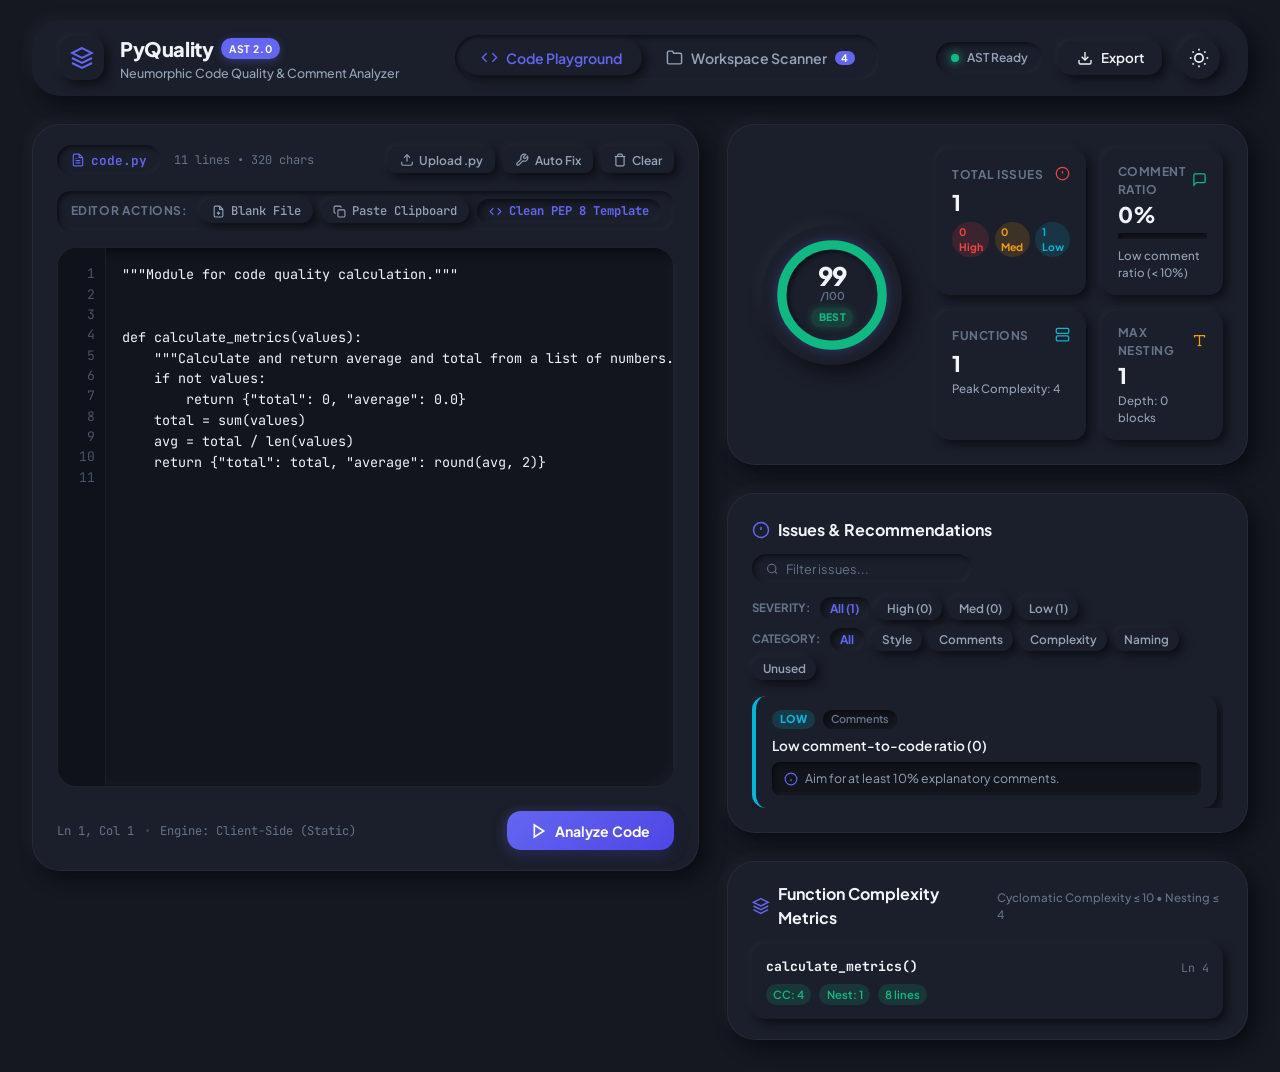
==== web/index.html @ 36bd703d "Add Neumorphic Web Frontend, Auto-Fix engine, package architecture, and GitHub Pages deployment" ====
<!DOCTYPE html>
<html lang="en" data-theme="dark">
<head>
  <meta charset="UTF-8">
  <meta name="viewport" content="width=device-width, initial-scale=1.0">
  <title>PyQuality - Neumorphic Python Code Quality & Comment Analyzer</title>
  <meta name="description" content="A modern Neumorphic static analyzer for Python. Evaluates PEP 8 style, docstrings, cyclomatic complexity, nesting depth, and naming conventions.">
  <link rel="preconnect" href="https://fonts.googleapis.com">
  <link rel="preconnect" href="https://fonts.gstatic.com" crossorigin>
  <link href="https://fonts.googleapis.com/css2?family=Plus+Jakarta+Sans:wght@400;500;600;700;800&family=JetBrains+Mono:wght@400;500;600&display=swap" rel="stylesheet">
  <link rel="stylesheet" href="style.css">
</head>
<body>
  <div class="app-container">
    <!-- Top Header -->
    <header class="app-header">
      <div class="header-brand">
        <div class="logo-convex" id="brandLogo">
          <svg class="brand-icon" viewBox="0 0 24 24" fill="none" stroke="currentColor" stroke-width="2">
            <path d="M12 2L2 7l10 5 10-5-10-5zM2 17l10 5 10-5M2 12l10 5 10-5"/>
          </svg>
        </div>
        <div class="brand-text">
          <h1 class="brand-title">PyQuality <span class="brand-tag">AST 2.0</span></h1>
          <p class="brand-subtitle">Neumorphic Code Quality & Comment Analyzer</p>
        </div>
      </div>

      <!-- Center Mode Switcher Tabs -->
      <nav class="nav-segmented" aria-label="Mode Navigation">
        <button type="button" class="segment-btn active" id="tabEditor" data-target="editorView">
          <svg class="nav-icon" viewBox="0 0 24 24" fill="none" stroke="currentColor" stroke-width="2">
            <polyline points="16 18 22 12 16 6"></polyline>
            <polyline points="8 6 2 12 8 18"></polyline>
          </svg>
          <span>Code Playground</span>
        </button>
        <button type="button" class="segment-btn" id="tabWorkspace" data-target="workspaceView">
          <svg class="nav-icon" viewBox="0 0 24 24" fill="none" stroke="currentColor" stroke-width="2">
            <path d="M22 19a2 2 0 0 1-2 2H4a2 2 0 0 1-2-2V5a2 2 0 0 1 2-2h5l2 3h9a2 2 0 0 1 2 2z"></path>
          </svg>
          <span>Workspace Scanner</span>
          <span class="badge-mini" id="workspaceBadge">4</span>
        </button>
      </nav>

      <!-- Right Header Actions -->
      <div class="header-actions">
        <!-- Live Engine Status Indicator -->
        <div class="status-indicator-pill" title="AST Engine Active">
          <span class="status-dot"></span>
          <span class="status-label">AST Ready</span>
        </div>

        <!-- Export Dropdown Button -->
        <button type="button" class="btn-neu" id="btnOpenExport" title="Export Markdown / JSON Report">
          <svg class="btn-icon" viewBox="0 0 24 24" fill="none" stroke="currentColor" stroke-width="2">
            <path d="M21 15v4a2 2 0 0 1-2 2H5a2 2 0 0 1-2-2v-4"></path>
            <polyline points="7 10 12 15 17 10"></polyline>
            <line x1="12" y1="15" x2="12" y2="3"></line>
          </svg>
          <span>Export</span>
        </button>

        <!-- Theme Toggle Switch -->
        <button type="button" class="theme-toggle-btn" id="btnThemeToggle" title="Toggle Dark/Light Soft UI">
          <div class="theme-icon-container">
            <svg class="icon-sun" viewBox="0 0 24 24" fill="none" stroke="currentColor" stroke-width="2">
              <circle cx="12" cy="12" r="5"></circle>
              <line x1="12" y1="1" x2="12" y2="3"></line>
              <line x1="12" y1="21" x2="12" y2="23"></line>
              <line x1="4.22" y1="4.22" x2="5.64" y2="5.64"></line>
              <line x1="18.36" y1="18.36" x2="19.78" y2="19.78"></line>
              <line x1="1" y1="12" x2="3" y2="12"></line>
              <line x1="21" y1="12" x2="23" y2="12"></line>
              <line x1="4.22" y1="19.78" x2="5.64" y2="18.36"></line>
              <line x1="18.36" y1="5.64" x2="19.78" y2="4.22"></line>
            </svg>
            <svg class="icon-moon" viewBox="0 0 24 24" fill="none" stroke="currentColor" stroke-width="2">
              <path d="M21 12.79A9 9 0 1 1 11.21 3 7 7 0 0 0 21 12.79z"></path>
            </svg>
          </div>
        </button>
      </div>
    </header>

    <!-- Main Content Area -->
    <main class="app-main">

      <!-- ================= MODE 1: CODE PLAYGROUND ================= -->
      <section class="view-panel active" id="editorView">
        <div class="playground-layout">

          <!-- Left Column: Code Editor & Tools -->
          <div class="editor-column">
            <div class="neu-card editor-card">

              <!-- Editor Header / Controls -->
              <div class="editor-card-header">
                <div class="editor-title-group">
                  <div class="file-tag-pill" id="currentFileName">
                    <svg class="file-icon" viewBox="0 0 24 24" fill="none" stroke="currentColor" stroke-width="2">
                      <path d="M14 2H6a2 2 0 0 0-2 2v16a2 2 0 0 0 2 2h12a2 2 0 0 0 2-2V8z"></path>
                      <polyline points="14 2 14 8 20 8"></polyline>
                      <line x1="16" y1="13" x2="8" y2="13"></line>
                      <line x1="16" y1="17" x2="8" y2="17"></line>
                      <polyline points="10 9 9 9 8 9"></polyline>
                    </svg>
                    <span id="activeFileTitle">code.py</span>
                  </div>
                  <span class="char-line-count" id="editorMetrics">0 lines • 0 chars</span>
                </div>

                <div class="editor-header-actions">
                  <input type="file" id="fileInput" accept=".py" style="display: none;">
                  <button type="button" class="btn-neu-small" id="btnUploadFile" title="Upload Python (.py) file">
                    <svg viewBox="0 0 24 24" fill="none" stroke="currentColor" stroke-width="2">
                      <path d="M21 15v4a2 2 0 0 1-2 2H5a2 2 0 0 1-2-2v-4"></path>
                      <polyline points="17 8 12 3 7 8"></polyline>
                      <line x1="12" y1="3" x2="12" y2="15"></line>
                    </svg>
                    <span>Upload .py</span>
                  </button>

                  <button type="button" class="btn-neu-small" id="btnAutoFix" title="Safe auto-fix (trim trailing whitespace)">
                    <svg viewBox="0 0 24 24" fill="none" stroke="currentColor" stroke-width="2">
                      <path d="M14.7 6.3a1 1 0 0 0 0 1.4l1.6 1.6a1 1 0 0 0 1.4 0l3.77-3.77a6 6 0 0 1-7.94 7.94l-6.91 6.91a2.12 2.12 0 0 1-3-3l6.91-6.91a6 6 0 0 1 7.94-7.94l-3.76 3.76z"></path>
                    </svg>
                    <span>Auto Fix</span>
                  </button>

                  <button type="button" class="btn-neu-small" id="btnClearCode" title="Clear Editor">
                    <svg viewBox="0 0 24 24" fill="none" stroke="currentColor" stroke-width="2">
                      <polyline points="3 6 5 6 21 6"></polyline>
                      <path d="M19 6v14a2 2 0 0 1-2 2H7a2 2 0 0 1-2-2V6m3 0V4a2 2 0 0 1 2-2h4a2 2 0 0 1 2 2v2"></path>
                    </svg>
                    <span>Clear</span>
                  </button>
                </div>
              </div>

              <!-- Quick Action Toolbar -->
              <div class="sample-pills-bar">
                <span class="sample-label">Editor Actions:</span>
                <div class="sample-chips-row" id="quickActionsContainer">
                  <button type="button" class="chip-sample" id="btnNewFile" title="Start a blank file">
                    <svg viewBox="0 0 24 24" fill="none" stroke="currentColor" stroke-width="2" style="width:13px; height:13px;"><path d="M14 2H6a2 2 0 0 0-2 2v16a2 2 0 0 0 2 2h12a2 2 0 0 0 2-2V8z"></path><polyline points="14 2 14 8 20 8"></polyline><line x1="12" y1="18" x2="12" y2="12"></line><line x1="9" y1="15" x2="15" y2="15"></line></svg>
                    <span>Blank File</span>
                  </button>
                  <button type="button" class="chip-sample" id="btnPasteClipboard" title="Paste clipboard content">
                    <svg viewBox="0 0 24 24" fill="none" stroke="currentColor" stroke-width="2" style="width:13px; height:13px;"><rect x="9" y="9" width="13" height="13" rx="2" ry="2"></rect><path d="M5 15H4a2 2 0 0 1-2-2V4a2 2 0 0 1 2-2h9a2 2 0 0 1 2 2v1"></path></svg>
                    <span>Paste Clipboard</span>
                  </button>
                  <button type="button" class="chip-sample active" id="btnLoadTemplate" title="Insert Clean PEP 8 Template">
                    <svg viewBox="0 0 24 24" fill="none" stroke="currentColor" stroke-width="2" style="width:13px; height:13px;"><polyline points="16 18 22 12 16 6"></polyline><polyline points="8 6 2 12 8 18"></polyline></svg>
                    <span>Clean PEP 8 Template</span>
                  </button>
                </div>
              </div>

              <!-- Inset Code Editor Area -->
              <div class="editor-inset-container" id="editorContainer">
                <div class="editor-gutter" id="editorGutter">
                  <!-- Generated line numbers -->
                </div>
                <textarea 
                  id="codeEditor" 
                  class="code-textarea" 
                  spellcheck="false" 
                  placeholder="# Paste or write Python code here..."
                ></textarea>
              </div>

              <!-- Editor Footer -->
              <div class="editor-card-footer">
                <div class="footer-stats">
                  <span id="cursorPos">Ln 1, Col 1</span>
                  <span class="divider-dot">•</span>
                  <span id="astSyntaxStatus">AST Syntax: Ready</span>
                </div>

                <button type="button" class="btn-neu-primary" id="btnAnalyze">
                  <svg class="btn-icon" viewBox="0 0 24 24" fill="none" stroke="currentColor" stroke-width="2.5">
                    <polygon points="5 3 19 12 5 21 5 3"></polygon>
                  </svg>
                  <span>Analyze Code</span>
                </button>
              </div>

            </div>
          </div>

          <!-- Right Column: Results & Metrics Dashboard -->
          <div class="dashboard-column">

            <!-- Hero Score & Metrics Card -->
            <div class="neu-card score-hero-card">
              <div class="score-hero-content">

                <!-- Neumorphic Circular Radial Score Gauge -->
                <div class="gauge-wrapper">
                  <div class="radial-gauge-neu">
                    <svg class="gauge-svg" viewBox="0 0 140 140">
                      <!-- Recessed Background Track -->
                      <circle class="gauge-track" cx="70" cy="70" r="54"></circle>
                      <!-- Dynamic Animated Glow Meter -->
                      <circle class="gauge-fill" id="gaugeProgress" cx="70" cy="70" r="54" stroke-dasharray="339.29" stroke-dashoffset="0"></circle>
                    </svg>
                    <div class="gauge-center-content">
                      <span class="gauge-score-value" id="scoreDisplay">100</span>
                      <span class="gauge-score-max">/100</span>
                      <div class="gauge-grade-badge grade-best" id="gradeBadge">Best</div>
                    </div>
                  </div>
                </div>

                <!-- Right Side Summary Statistics -->
                <div class="summary-stats-grid">
                  <div class="stat-tile-neu">
                    <div class="stat-tile-header">
                      <span class="stat-label">Total Issues</span>
                      <span class="stat-icon-wrap" style="color: var(--accent-coral);">
                        <svg viewBox="0 0 24 24" fill="none" stroke="currentColor" stroke-width="2">
                          <circle cx="12" cy="12" r="10"></circle>
                          <line x1="12" y1="8" x2="12" y2="12"></line>
                          <line x1="12" y1="16" x2="12.01" y2="16"></line>
                        </svg>
                      </span>
                    </div>
                    <div class="stat-number" id="statTotalIssues">0</div>
                    <div class="stat-subtags">
                      <span class="tag-sev-high" id="tagHighCount">0 High</span>
                      <span class="tag-sev-med" id="tagMedCount">0 Med</span>
                      <span class="tag-sev-low" id="tagLowCount">0 Low</span>
                    </div>
                  </div>

                  <div class="stat-tile-neu">
                    <div class="stat-tile-header">
                      <span class="stat-label">Comment Ratio</span>
                      <span class="stat-icon-wrap" style="color: var(--accent-emerald);">
                        <svg viewBox="0 0 24 24" fill="none" stroke="currentColor" stroke-width="2">
                          <path d="M21 15a2 2 0 0 1-2 2H7l-4 4V5a2 2 0 0 1 2-2h14a2 2 0 0 1 2 2z"></path>
                        </svg>
                      </span>
                    </div>
                    <div class="stat-number" id="statCommentRatio">0%</div>
                    <div class="ratio-progress-bar">
                      <div class="ratio-progress-fill" id="ratioFill" style="width: 0%;"></div>
                    </div>
                    <div class="stat-subtext" id="statCommentHealth">Ready for analysis</div>
                  </div>

                  <div class="stat-tile-neu">
                    <div class="stat-tile-header">
                      <span class="stat-label">Functions</span>
                      <span class="stat-icon-wrap" style="color: var(--accent-cyan);">
                        <svg viewBox="0 0 24 24" fill="none" stroke="currentColor" stroke-width="2">
                          <rect x="2" y="2" width="20" height="8" rx="2" ry="2"></rect>
                          <rect x="2" y="14" width="20" height="8" rx="2" ry="2"></rect>
                          <line x1="6" y1="6" x2="6.01" y2="6"></line>
                          <line x1="6" y1="18" x2="6.01" y2="18"></line>
                        </svg>
                      </span>
                    </div>
                    <div class="stat-number" id="statFuncCount">0</div>
                    <div class="stat-subtext" id="statMaxComplexity">Peak Complexity: 0</div>
                  </div>

                  <div class="stat-tile-neu">
                    <div class="stat-tile-header">
                      <span class="stat-label">Max Nesting</span>
                      <span class="stat-icon-wrap" style="color: var(--accent-amber);">
                        <svg viewBox="0 0 24 24" fill="none" stroke="currentColor" stroke-width="2">
                          <polyline points="4 7 4 4 20 4 20 7"></polyline>
                          <line x1="9" y1="20" x2="15" y2="20"></line>
                          <line x1="12" y1="4" x2="12" y2="20"></line>
                        </svg>
                      </span>
                    </div>
                    <div class="stat-number" id="statMaxNesting">0</div>
                    <div class="stat-subtext">Depth: 0 blocks</div>
                  </div>
                </div>

              </div>
            </div>

            <!-- Issues Explorer Card -->
            <div class="neu-card issues-card">
              <div class="issues-card-header">
                <div class="issues-title-row">
                  <h3 class="section-title">
                    <svg viewBox="0 0 24 24" fill="none" stroke="currentColor" stroke-width="2">
                      <circle cx="12" cy="12" r="10"></circle>
                      <line x1="12" y1="8" x2="12" y2="12"></line>
                      <line x1="12" y1="16" x2="12.01" y2="16"></line>
                    </svg>
                    <span>Issues & Recommendations</span>
                  </h3>
                  <div class="search-neu-inset">
                    <svg viewBox="0 0 24 24" fill="none" stroke="currentColor" stroke-width="2">
                      <circle cx="11" cy="11" r="8"></circle>
                      <line x1="21" y1="21" x2="16.65" y2="16.65"></line>
                    </svg>
                    <input type="text" id="searchIssues" placeholder="Filter issues...">
                  </div>
                </div>

                <!-- Filter Chips Bar -->
                <div class="filter-chips-row">
                  <div class="filter-group">
                    <span class="filter-label">Severity:</span>
                    <button type="button" class="filter-pill active" data-sev="ALL">All (<span id="countAll">0</span>)</button>
                    <button type="button" class="filter-pill" data-sev="High">High (<span id="countHigh">0</span>)</button>
                    <button type="button" class="filter-pill" data-sev="Medium">Med (<span id="countMed">0</span>)</button>
                    <button type="button" class="filter-pill" data-sev="Low">Low (<span id="countLow">0</span>)</button>
                  </div>

                  <div class="filter-group">
                    <span class="filter-label">Category:</span>
                    <button type="button" class="filter-pill-cat active" data-cat="ALL">All</button>
                    <button type="button" class="filter-pill-cat" data-cat="Style">Style</button>
                    <button type="button" class="filter-pill-cat" data-cat="Comments">Comments</button>
                    <button type="button" class="filter-pill-cat" data-cat="Complexity">Complexity</button>
                    <button type="button" class="filter-pill-cat" data-cat="Naming">Naming</button>
                    <button type="button" class="filter-pill-cat" data-cat="Unused Code">Unused</button>
                  </div>
                </div>
              </div>

              <!-- Issue List Container -->
              <div class="issues-list-scrollable" id="issuesListContainer">
                <!-- Dynamically rendered issue cards -->
              </div>
            </div>

            <!-- Function Complexity Breakdown Card -->
            <div class="neu-card complexity-card">
              <div class="complexity-header">
                <h3 class="section-title">
                  <svg viewBox="0 0 24 24" fill="none" stroke="currentColor" stroke-width="2">
                    <polygon points="12 2 2 7 12 12 22 7 12 2"></polygon>
                    <polyline points="2 17 12 22 22 17"></polyline>
                    <polyline points="2 12 12 17 22 12"></polyline>
                  </svg>
                  <span>Function Complexity Metrics</span>
                </h3>
                <span class="complexity-helper-text">Cyclomatic Complexity ≤ 10 • Nesting ≤ 4</span>
              </div>
              <div class="complexity-table-wrapper" id="complexityContainer">
                <!-- Rendered function metrics -->
              </div>
            </div>

          </div>

        </div>
      </section>


      <!-- ================= MODE 2: WORKSPACE & BATCH SCANNER ================= -->
      <section class="view-panel" id="workspaceView">
        <div class="workspace-layout">

          <!-- Workspace Top Controls -->
          <div class="neu-card workspace-controls-card">
            <div class="workspace-header-row">
              <div>
                <h2 class="workspace-title">Workspace & Directory Analysis</h2>
                <p class="workspace-sub">Scan the project repository or upload custom Python files simultaneously.</p>
              </div>

              <div class="workspace-action-buttons">
                <button type="button" class="btn-neu" id="btnScanWorkspace">
                  <svg viewBox="0 0 24 24" fill="none" stroke="currentColor" stroke-width="2">
                    <polyline points="23 4 23 10 17 10"></polyline>
                    <polyline points="1 20 1 14 7 14"></polyline>
                    <path d="M3.51 9a9 9 0 0 1 14.85-3.36L23 10M1 14l4.64 4.36A9 9 0 0 0 20.49 15"></path>
                  </svg>
                  <span>Scan Project (.py)</span>
                </button>

                <input type="file" id="batchUploadInput" accept=".py" multiple style="display: none;">
                <button type="button" class="btn-neu-primary" id="btnUploadBatch">
                  <svg viewBox="0 0 24 24" fill="none" stroke="currentColor" stroke-width="2">
                    <path d="M21 15v4a2 2 0 0 1-2 2H5a2 2 0 0 1-2-2v-4"></path>
                    <polyline points="17 8 12 3 7 8"></polyline>
                    <line x1="12" y1="3" x2="12" y2="15"></line>
                  </svg>
                  <span>Upload Files / Batch</span>
                </button>
              </div>
            </div>

            <!-- Workspace Overall Summary Banner -->
            <div class="workspace-summary-banner" id="workspaceSummaryBanner">
              <div class="ws-summary-metric">
                <span class="ws-label">Files Analyzed</span>
                <span class="ws-val" id="wsTotalFiles">0</span>
              </div>
              <div class="ws-summary-metric">
                <span class="ws-label">Average Score</span>
                <span class="ws-val text-accent-indigo" id="wsAvgScore">--</span>
              </div>
              <div class="ws-summary-metric">
                <span class="ws-label">Overall Grade</span>
                <span class="ws-val grade-badge-pill" id="wsOverallGrade">Ready</span>
              </div>
              <div class="ws-summary-metric">
                <span class="ws-label">Total Issues</span>
                <span class="ws-val text-accent-coral" id="wsTotalIssues">0</span>
              </div>
            </div>
          </div>

          <!-- File Cards Grid -->
          <div class="workspace-grid" id="workspaceGrid">
            <!-- Dynamically populated files -->
          </div>

        </div>
      </section>

    </main>

    <!-- Export Modal -->
    <div class="neu-modal-backdrop" id="exportModal">
      <div class="neu-card neu-modal">
        <div class="modal-header">
          <h3 class="modal-title">Export Code Quality Report</h3>
          <button type="button" class="btn-icon-close" id="btnCloseExport">✕</button>
        </div>
        <p class="modal-sub">Generate formatted documentation for CI/CD, Git pull requests, or code reviews.</p>

        <div class="modal-body">
          <div class="modal-tabs">
            <button type="button" class="modal-tab-btn active" id="modalTabMarkdown">Markdown Report</button>
            <button type="button" class="modal-tab-btn" id="modalTabJson">JSON Data</button>
          </div>
          <div class="modal-inset-preview">
            <pre><code id="exportPreviewCode">Generating report...</code></pre>
          </div>
        </div>

        <div class="modal-footer">
          <button type="button" class="btn-neu" id="btnCopyExport">
            <svg viewBox="0 0 24 24" fill="none" stroke="currentColor" stroke-width="2">
              <rect x="9" y="9" width="13" height="13" rx="2" ry="2"></rect>
              <path d="M5 15H4a2 2 0 0 1-2-2V4a2 2 0 0 1 2-2h9a2 2 0 0 1 2 2v1"></path>
            </svg>
            <span>Copy to Clipboard</span>
          </button>
          <button type="button" class="btn-neu-primary" id="btnDownloadExport">
            <svg viewBox="0 0 24 24" fill="none" stroke="currentColor" stroke-width="2">
              <path d="M21 15v4a2 2 0 0 1-2 2H5a2 2 0 0 1-2-2v-4"></path>
              <polyline points="7 10 12 15 17 10"></polyline>
              <line x1="12" y1="15" x2="12" y2="3"></line>
            </svg>
            <span>Download Report (.md)</span>
          </button>
        </div>
      </div>
    <!-- Auto-Fix Summary Modal -->
    <div class="neu-modal-backdrop" id="autoFixModal">
      <div class="neu-card neu-modal">
        <div class="modal-header">
          <h3 class="modal-title">
            <svg viewBox="0 0 24 24" fill="none" stroke="currentColor" stroke-width="2" style="width: 20px; height: 20px; color: var(--accent-emerald); vertical-align: middle; margin-right: 6px;">
              <path d="M14.7 6.3a1 1 0 0 0 0 1.4l1.6 1.6a1 1 0 0 0 1.4 0l3.77-3.77a6 6 0 0 1-7.94 7.94l-6.91 6.91a2.12 2.12 0 0 1-3-3l6.91-6.91a6 6 0 0 1 7.94-7.94l-3.76 3.76z"></path>
            </svg>
            Automated Code Fix Summary
          </h3>
          <button type="button" class="btn-icon-close" id="btnCloseAutoFix">✕</button>
        </div>

        <div class="autofix-score-banner" id="autoFixScoreBanner">
          <div class="score-pill-before" id="fixScoreBefore">Before: --</div>
          <svg viewBox="0 0 24 24" fill="none" stroke="currentColor" stroke-width="2.5" style="width: 18px; height: 18px; color: var(--accent-primary);">
            <line x1="5" y1="12" x2="19" y2="12"></line>
            <polyline points="12 5 19 12 12 19"></polyline>
          </svg>
          <div class="score-pill-after" id="fixScoreAfter">After: --</div>
        </div>

        <p class="modal-sub" id="autoFixSummaryText">The automated engine corrected styling, semicolon statements, spacing, and unused imports.</p>

        <div class="modal-body">
          <div class="autofix-fixes-list" id="autoFixList">
            <!-- Dynamically populated fixes with checkmarks -->
          </div>
        </div>

        <div class="modal-footer">
          <button type="button" class="btn-neu-primary" id="btnAcceptAutoFix">
            <span>Keep Changes & Continue</span>
          </button>
        </div>
      </div>
    </div>

    <!-- Notification Toast -->
    <div class="toast-notification" id="toast">
      <span class="toast-dot"></span>
      <span class="toast-message" id="toastMsg">Action completed successfully</span>
    </div>

  </div>

  <script src="app.js"></script>
</body>
</html>
---- web/style.css ----
/* ==========================================================================
   PyQuality - Neumorphic Design System & Aesthetics
   Soft UI Surfaces, Dual-light Shadows, Tactile Controls, and Modern Typography
   ========================================================================== */

/* --- Custom CSS Variables & Themes --- */
:root {
  /* Common Accents */
  --accent-primary: #6366f1;
  --accent-primary-hover: #4f46e5;
  --accent-primary-glow: rgba(99, 102, 241, 0.35);
  
  --accent-emerald: #10b981;
  --accent-emerald-glow: rgba(16, 185, 129, 0.3);
  --accent-amber: #f59e0b;
  --accent-amber-glow: rgba(245, 158, 11, 0.3);
  --accent-coral: #ef4444;
  --accent-coral-glow: rgba(239, 68, 68, 0.3);
  --accent-cyan: #06b6d4;
  --accent-indigo: #818cf8;

  --font-sans: 'Plus Jakarta Sans', -apple-system, BlinkMacSystemFont, 'Segoe UI', Roboto, sans-serif;
  --font-mono: 'JetBrains Mono', 'Fira Code', Menlo, Monaco, Consolas, monospace;

  --radius-sm: 8px;
  --radius-md: 14px;
  --radius-lg: 20px;
  --radius-xl: 28px;
  --radius-pill: 9999px;

  --transition-fast: 0.15s cubic-bezier(0.4, 0, 0.2, 1);
  --transition-smooth: 0.25s cubic-bezier(0.4, 0, 0.2, 1);
}

/* --- Dark Mode (Obsidian Soft UI) --- */
html[data-theme="dark"] {
  --bg-page: #151821;
  --surface-base: #1b1f2b;
  --surface-raised: #1f2432;
  --surface-inset: #12141c;
  
  /* Neumorphic Shadow Calculations for Dark */
  --shadow-light: rgba(255, 255, 255, 0.04);
  --shadow-dark: rgba(5, 7, 11, 0.7);

  --neu-convex: -6px -6px 14px var(--shadow-light), 7px 7px 18px var(--shadow-dark);
  --neu-convex-sm: -3px -3px 8px var(--shadow-light), 4px 4px 10px var(--shadow-dark);
  --neu-convex-hover: -8px -8px 18px rgba(255, 255, 255, 0.06), 9px 9px 22px rgba(5, 7, 11, 0.85);
  
  --neu-inset: inset 4px 4px 10px var(--shadow-dark), inset -4px -4px 8px var(--shadow-light);
  --neu-inset-sm: inset 2px 2px 5px var(--shadow-dark), inset -2px -2px 5px var(--shadow-light);
  --neu-pressed: inset 3px 3px 7px var(--shadow-dark), inset -2px -2px 5px var(--shadow-light);

  --border-subtle: rgba(255, 255, 255, 0.05);

  --text-main: #f1f5f9;
  --text-muted: #94a3b8;
  --text-dim: #64748b;

  --editor-bg: #12151e;
  --editor-gutter-bg: #0f121a;
  --editor-line-num: #475569;
}

/* --- Light Mode (Alabaster Soft UI) --- */
html[data-theme="light"] {
  --bg-page: #e6ecf5;
  --surface-base: #e6ecf5;
  --surface-raised: #e9eff8;
  --surface-inset: #d9e1ee;

  /* Neumorphic Shadow Calculations for Light */
  --shadow-light: rgba(255, 255, 255, 0.95);
  --shadow-dark: rgba(163, 177, 198, 0.65);

  --neu-convex: -7px -7px 16px var(--shadow-light), 8px 8px 18px var(--shadow-dark);
  --neu-convex-sm: -4px -4px 9px var(--shadow-light), 4px 4px 10px var(--shadow-dark);
  --neu-convex-hover: -9px -9px 20px var(--shadow-light), 10px 10px 22px var(--shadow-dark);

  --neu-inset: inset 4px 4px 9px var(--shadow-dark), inset -4px -4px 9px var(--shadow-light);
  --neu-inset-sm: inset 2px 2px 5px var(--shadow-dark), inset -2px -2px 5px var(--shadow-light);
  --neu-pressed: inset 4px 4px 8px var(--shadow-dark), inset -3px -3px 6px var(--shadow-light);

  --border-subtle: rgba(255, 255, 255, 0.4);

  --text-main: #1e293b;
  --text-muted: #475569;
  --text-dim: #64748b;

  --editor-bg: #dfe6f2;
  --editor-gutter-bg: #d4deec;
  --editor-line-num: #64748b;
}

/* --- Base Reset & Typography --- */
* {
  box-sizing: border-box;
  margin: 0;
  padding: 0;
  transition: background-color var(--transition-smooth), color var(--transition-smooth);
}

body {
  font-family: var(--font-sans);
  background-color: var(--bg-page);
  color: var(--text-main);
  min-height: 100vh;
  line-height: 1.5;
  overflow-x: hidden;
  -webkit-font-smoothing: antialiased;
}

button {
  font-family: inherit;
  cursor: pointer;
  border: none;
  background: transparent;
  outline: none;
  user-select: none;
}

textarea, input {
  font-family: inherit;
  outline: none;
  border: none;
}

/* --- Main Layout Container --- */
.app-container {
  display: flex;
  flex-direction: column;
  min-height: 100vh;
  padding: 1.25rem 2rem 2rem;
  max-width: 1720px;
  margin: 0 auto;
}

/* ==========================================================================
   Header Component
   ========================================================================== */
.app-header {
  display: flex;
  align-items: center;
  justify-content: space-between;
  padding: 0.85rem 1.75rem;
  background-color: var(--surface-base);
  border-radius: var(--radius-xl);
  box-shadow: var(--neu-convex);
  margin-bottom: 1.75rem;
  position: relative;
  z-index: 10;
}

.header-brand {
  display: flex;
  align-items: center;
  gap: 1rem;
}

.logo-convex {
  width: 44px;
  height: 44px;
  border-radius: var(--radius-md);
  background: var(--surface-base);
  box-shadow: var(--neu-convex-sm);
  display: flex;
  align-items: center;
  justify-content: center;
  color: var(--accent-primary);
}

.brand-icon {
  width: 24px;
  height: 24px;
}

.brand-title {
  font-size: 1.25rem;
  font-weight: 800;
  letter-spacing: -0.02em;
  color: var(--text-main);
  display: flex;
  align-items: center;
  gap: 0.5rem;
}

.brand-tag {
  font-size: 0.65rem;
  font-weight: 700;
  padding: 0.15rem 0.5rem;
  border-radius: var(--radius-pill);
  background: var(--accent-primary);
  color: #fff;
  letter-spacing: 0.05em;
  box-shadow: 0 2px 8px var(--accent-primary-glow);
}

.brand-subtitle {
  font-size: 0.78rem;
  color: var(--text-muted);
  font-weight: 500;
}

/* Nav Segmented Pill Controls */
.nav-segmented {
  display: flex;
  background: var(--surface-base);
  box-shadow: var(--neu-inset-sm);
  padding: 0.35rem;
  border-radius: var(--radius-pill);
  gap: 0.25rem;
}

.segment-btn {
  display: flex;
  align-items: center;
  gap: 0.5rem;
  padding: 0.5rem 1.25rem;
  border-radius: var(--radius-pill);
  font-size: 0.88rem;
  font-weight: 600;
  color: var(--text-muted);
  transition: all var(--transition-fast);
}

.segment-btn:hover {
  color: var(--text-main);
}

.segment-btn.active {
  background: var(--surface-base);
  color: var(--accent-primary);
  box-shadow: var(--neu-convex-sm);
}

.nav-icon {
  width: 17px;
  height: 17px;
}

.badge-mini {
  background: var(--accent-primary);
  color: #fff;
  font-size: 0.65rem;
  padding: 0.05rem 0.4rem;
  border-radius: var(--radius-pill);
  font-weight: 700;
}

/* Header Actions */
.header-actions {
  display: flex;
  align-items: center;
  gap: 1rem;
}

.status-indicator-pill {
  display: flex;
  align-items: center;
  gap: 0.5rem;
  padding: 0.45rem 0.9rem;
  background: var(--surface-base);
  box-shadow: var(--neu-inset-sm);
  border-radius: var(--radius-pill);
  font-size: 0.75rem;
  font-weight: 600;
  color: var(--text-muted);
}

.status-dot {
  width: 8px;
  height: 8px;
  border-radius: 50%;
  background: var(--accent-emerald);
  box-shadow: 0 0 8px var(--accent-emerald);
  animation: pulse-glow 2s infinite ease-in-out;
}

@keyframes pulse-glow {
  0%, 100% { opacity: 1; transform: scale(1); }
  50% { opacity: 0.55; transform: scale(0.9); }
}

/* Neumorphic Buttons */
.btn-neu {
  display: inline-flex;
  align-items: center;
  gap: 0.5rem;
  padding: 0.55rem 1.15rem;
  background: var(--surface-base);
  box-shadow: var(--neu-convex-sm);
  border-radius: var(--radius-md);
  font-size: 0.84rem;
  font-weight: 600;
  color: var(--text-main);
  transition: all var(--transition-fast);
}

.btn-neu:hover {
  box-shadow: var(--neu-convex-hover);
  color: var(--accent-primary);
}

.btn-neu:active {
  box-shadow: var(--neu-pressed);
  transform: translateY(1px);
}

.btn-neu-small {
  display: inline-flex;
  align-items: center;
  gap: 0.35rem;
  padding: 0.35rem 0.75rem;
  background: var(--surface-base);
  box-shadow: var(--neu-convex-sm);
  border-radius: var(--radius-sm);
  font-size: 0.75rem;
  font-weight: 600;
  color: var(--text-muted);
  transition: all var(--transition-fast);
}

.btn-neu-small:hover {
  color: var(--text-main);
  box-shadow: var(--neu-convex);
}

.btn-neu-small:active {
  box-shadow: var(--neu-pressed);
}

.btn-neu-small svg {
  width: 14px;
  height: 14px;
}

.btn-neu-primary {
  display: inline-flex;
  align-items: center;
  gap: 0.55rem;
  padding: 0.65rem 1.5rem;
  background: linear-gradient(135deg, var(--accent-primary), var(--accent-primary-hover));
  box-shadow: 0 4px 14px var(--accent-primary-glow), var(--neu-convex-sm);
  border-radius: var(--radius-md);
  font-size: 0.88rem;
  font-weight: 700;
  color: #fff;
  transition: all var(--transition-fast);
}

.btn-neu-primary:hover {
  filter: brightness(1.08);
  box-shadow: 0 6px 20px var(--accent-primary-glow);
  transform: translateY(-1px);
}

.btn-neu-primary:active {
  transform: translateY(1px);
  filter: brightness(0.95);
}

.btn-icon {
  width: 16px;
  height: 16px;
}

/* Theme Toggle Button */
.theme-toggle-btn {
  width: 42px;
  height: 42px;
  border-radius: var(--radius-pill);
  background: var(--surface-base);
  box-shadow: var(--neu-convex-sm);
  display: flex;
  align-items: center;
  justify-content: center;
  color: var(--text-main);
  transition: all var(--transition-fast);
}

.theme-toggle-btn:hover {
  box-shadow: var(--neu-convex-hover);
  color: var(--accent-primary);
}

.theme-toggle-btn:active {
  box-shadow: var(--neu-pressed);
}

.theme-icon-container {
  width: 20px;
  height: 20px;
  position: relative;
}

.icon-sun, .icon-moon {
  width: 20px;
  height: 20px;
  position: absolute;
  top: 0;
  left: 0;
  transition: all var(--transition-smooth);
}

html[data-theme="dark"] .icon-sun {
  opacity: 1;
  transform: rotate(0) scale(1);
}
html[data-theme="dark"] .icon-moon {
  opacity: 0;
  transform: rotate(90deg) scale(0.4);
}

html[data-theme="light"] .icon-sun {
  opacity: 0;
  transform: rotate(-90deg) scale(0.4);
}
html[data-theme="light"] .icon-moon {
  opacity: 1;
  transform: rotate(0) scale(1);
}

/* ==========================================================================
   Neumorphic Cards & Surface Primitives
   ========================================================================== */
.neu-card {
  background: var(--surface-base);
  border-radius: var(--radius-xl);
  box-shadow: var(--neu-convex);
  padding: 1.5rem;
  border: 1px solid var(--border-subtle);
  position: relative;
}

/* View Panels Navigation Toggle */
.view-panel {
  display: none;
  animation: fadeIn 0.25s ease-in-out;
}

.view-panel.active {
  display: block;
}

@keyframes fadeIn {
  from { opacity: 0; transform: translateY(6px); }
  to { opacity: 1; transform: translateY(0); }
}

/* ==========================================================================
   Playground Layout (2 Columns: Editor & Results)
   ========================================================================== */
.playground-layout {
  display: grid;
  grid-template-columns: 1.05fr 1fr;
  gap: 1.75rem;
  align-items: start;
}

@media (max-width: 1200px) {
  .playground-layout {
    grid-template-columns: 1fr;
  }
}

/* --- Editor Column --- */
.editor-card {
  display: flex;
  flex-direction: column;
  gap: 1rem;
  padding: 1.25rem 1.5rem;
}

.editor-card-header {
  display: flex;
  align-items: center;
  justify-content: space-between;
  flex-wrap: wrap;
  gap: 0.75rem;
}

.editor-title-group {
  display: flex;
  align-items: center;
  gap: 0.85rem;
}

.file-tag-pill {
  display: flex;
  align-items: center;
  gap: 0.4rem;
  padding: 0.35rem 0.85rem;
  background: var(--surface-base);
  box-shadow: var(--neu-inset-sm);
  border-radius: var(--radius-pill);
  font-family: var(--font-mono);
  font-size: 0.8rem;
  font-weight: 600;
  color: var(--accent-primary);
}

.file-icon {
  width: 14px;
  height: 14px;
}

.char-line-count {
  font-size: 0.75rem;
  color: var(--text-dim);
  font-family: var(--font-mono);
}

.editor-header-actions {
  display: flex;
  align-items: center;
  gap: 0.5rem;
}

/* Sample Presets Chips Row */
.sample-pills-bar {
  display: flex;
  align-items: center;
  gap: 0.75rem;
  padding: 0.5rem 0.85rem;
  background: var(--surface-base);
  box-shadow: var(--neu-inset-sm);
  border-radius: var(--radius-md);
  overflow-x: auto;
}

.sample-label {
  font-size: 0.75rem;
  font-weight: 700;
  color: var(--text-dim);
  text-transform: uppercase;
  letter-spacing: 0.05em;
  white-space: nowrap;
}

.sample-chips-row {
  display: flex;
  align-items: center;
  gap: 0.5rem;
  flex-wrap: nowrap;
}

.chip-sample {
  display: inline-flex;
  align-items: center;
  gap: 0.4rem;
  padding: 0.25rem 0.75rem;
  background: var(--surface-base);
  box-shadow: var(--neu-convex-sm);
  border-radius: var(--radius-pill);
  font-size: 0.76rem;
  font-family: var(--font-mono);
  font-weight: 500;
  color: var(--text-muted);
  white-space: nowrap;
  transition: all var(--transition-fast);
}

.chip-sample:hover {
  color: var(--text-main);
  box-shadow: var(--neu-convex);
}

.chip-sample.active {
  box-shadow: var(--neu-pressed);
  color: var(--accent-primary);
  font-weight: 700;
}

.chip-status-bad {
  width: 6px;
  height: 6px;
  border-radius: 50%;
  background: var(--accent-coral);
}
.chip-status-good {
  width: 6px;
  height: 6px;
  border-radius: 50%;
  background: var(--accent-emerald);
}
.chip-status-warn {
  width: 6px;
  height: 6px;
  border-radius: 50%;
  background: var(--accent-amber);
}

/* Inset Code Editor Area */
.editor-inset-container {
  display: flex;
  background: var(--editor-bg);
  box-shadow: var(--neu-inset);
  border-radius: var(--radius-lg);
  overflow: hidden;
  position: relative;
  min-height: 540px;
  max-height: 700px;
  border: 1px solid var(--border-subtle);
}

.editor-gutter {
  width: 48px;
  background: var(--editor-gutter-bg);
  padding: 1rem 0;
  text-align: right;
  font-family: var(--font-mono);
  font-size: 0.82rem;
  line-height: 1.55;
  color: var(--editor-line-num);
  user-select: none;
  border-right: 1px solid var(--border-subtle);
  overflow: hidden;
}

.gutter-line {
  padding-right: 0.65rem;
  height: 1.55em;
  display: flex;
  align-items: center;
  justify-content: flex-end;
  position: relative;
}

.gutter-line.highlight-issue {
  background: rgba(239, 68, 68, 0.18);
  color: var(--accent-coral);
  font-weight: 700;
}

.gutter-line.highlight-active {
  background: rgba(99, 102, 241, 0.25);
  color: var(--accent-indigo);
  font-weight: 700;
}

.code-textarea {
  flex: 1;
  background: transparent;
  color: var(--text-main);
  padding: 1rem;
  font-family: var(--font-mono);
  font-size: 0.84rem;
  line-height: 1.55;
  resize: none;
  white-space: pre;
  tab-size: 4;
  overflow-y: scroll;
  overflow-x: auto;
}

.editor-card-footer {
  display: flex;
  align-items: center;
  justify-content: space-between;
  padding-top: 0.5rem;
}

.footer-stats {
  display: flex;
  align-items: center;
  gap: 0.6rem;
  font-size: 0.76rem;
  color: var(--text-dim);
  font-family: var(--font-mono);
}

.divider-dot {
  opacity: 0.4;
}

/* ==========================================================================
   Dashboard Column (Score Hero + Metrics + Issues)
   ========================================================================== */
.dashboard-column {
  display: flex;
  flex-direction: column;
  gap: 1.75rem;
}

/* --- Hero Score Card --- */
.score-hero-card {
  padding: 1.5rem;
}

.score-hero-content {
  display: grid;
  grid-template-columns: 160px 1fr;
  gap: 1.5rem;
  align-items: center;
}

@media (max-width: 640px) {
  .score-hero-content {
    grid-template-columns: 1fr;
    justify-items: center;
    text-align: center;
  }
}

/* Radial Gauge Neumorphic Dial */
.gauge-wrapper {
  display: flex;
  align-items: center;
  justify-content: center;
}

.radial-gauge-neu {
  width: 140px;
  height: 140px;
  border-radius: 50%;
  background: var(--surface-base);
  box-shadow: var(--neu-convex);
  position: relative;
  display: flex;
  align-items: center;
  justify-content: center;
}

.gauge-svg {
  width: 130px;
  height: 130px;
  transform: rotate(-90deg);
}

.gauge-track {
  fill: none;
  stroke: var(--surface-inset);
  stroke-width: 10;
}

.gauge-fill {
  fill: none;
  stroke: var(--accent-primary);
  stroke-width: 10;
  stroke-linecap: round;
  transition: stroke-dashoffset 0.8s cubic-bezier(0.34, 1.56, 0.64, 1), stroke 0.3s;
  filter: drop-shadow(0 0 6px var(--accent-primary-glow));
}

.gauge-center-content {
  position: absolute;
  display: flex;
  flex-direction: column;
  align-items: center;
  justify-content: center;
  width: 90px;
  height: 90px;
  border-radius: 50%;
  background: var(--surface-base);
  box-shadow: var(--neu-inset-sm);
}

.gauge-score-value {
  font-size: 1.6rem;
  font-weight: 800;
  letter-spacing: -0.03em;
  color: var(--text-main);
  line-height: 1;
}

.gauge-score-max {
  font-size: 0.68rem;
  color: var(--text-dim);
  font-weight: 600;
}

.gauge-grade-badge {
  margin-top: 0.2rem;
  font-size: 0.65rem;
  font-weight: 800;
  text-transform: uppercase;
  padding: 0.1rem 0.45rem;
  border-radius: var(--radius-pill);
  letter-spacing: 0.04em;
}

/* Grade Classes */
.grade-best {
  background: rgba(16, 185, 129, 0.2);
  color: var(--accent-emerald);
  box-shadow: 0 0 8px var(--accent-emerald-glow);
}
.grade-good {
  background: rgba(99, 102, 241, 0.2);
  color: var(--accent-indigo);
  box-shadow: 0 0 8px var(--accent-primary-glow);
}
.grade-average {
  background: rgba(245, 158, 11, 0.2);
  color: var(--accent-amber);
  box-shadow: 0 0 8px var(--accent-amber-glow);
}
.grade-poor {
  background: rgba(239, 68, 68, 0.2);
  color: var(--accent-coral);
  box-shadow: 0 0 8px var(--accent-coral-glow);
}

/* Summary Stats Grid */
.summary-stats-grid {
  display: grid;
  grid-template-columns: repeat(2, 1fr);
  gap: 1rem;
}

.stat-tile-neu {
  background: var(--surface-base);
  box-shadow: var(--neu-convex-sm);
  border-radius: var(--radius-md);
  padding: 0.85rem 1rem;
  display: flex;
  flex-direction: column;
  gap: 0.25rem;
}

.stat-tile-header {
  display: flex;
  align-items: center;
  justify-content: space-between;
}

.stat-label {
  font-size: 0.75rem;
  font-weight: 700;
  color: var(--text-dim);
  text-transform: uppercase;
  letter-spacing: 0.04em;
}

.stat-icon-wrap svg {
  width: 15px;
  height: 15px;
}

.stat-number {
  font-size: 1.35rem;
  font-weight: 800;
  color: var(--text-main);
  line-height: 1.1;
}

.stat-subtags {
  display: flex;
  gap: 0.35rem;
  margin-top: 0.25rem;
}

.tag-sev-high, .tag-sev-med, .tag-sev-low {
  font-size: 0.65rem;
  padding: 0.1rem 0.4rem;
  border-radius: var(--radius-pill);
  font-weight: 700;
}

.tag-sev-high { background: rgba(239, 68, 68, 0.15); color: var(--accent-coral); }
.tag-sev-med { background: rgba(245, 158, 11, 0.15); color: var(--accent-amber); }
.tag-sev-low { background: rgba(6, 182, 212, 0.15); color: var(--accent-cyan); }

.stat-subtext {
  font-size: 0.72rem;
  color: var(--text-muted);
  font-weight: 500;
}

.ratio-progress-bar {
  height: 6px;
  background: var(--surface-inset);
  box-shadow: var(--neu-inset-sm);
  border-radius: var(--radius-pill);
  overflow: hidden;
  margin: 0.2rem 0;
}

.ratio-progress-fill {
  height: 100%;
  background: var(--accent-emerald);
  border-radius: var(--radius-pill);
  transition: width 0.5s ease;
}

/* --- Issues Card & Filtering --- */
.issues-card {
  display: flex;
  flex-direction: column;
  gap: 1rem;
}

.issues-card-header {
  display: flex;
  flex-direction: column;
  gap: 0.85rem;
}

.issues-title-row {
  display: flex;
  align-items: center;
  justify-content: space-between;
  flex-wrap: wrap;
  gap: 0.75rem;
}

.section-title {
  display: flex;
  align-items: center;
  gap: 0.5rem;
  font-size: 1rem;
  font-weight: 700;
  color: var(--text-main);
}

.section-title svg {
  width: 18px;
  height: 18px;
  color: var(--accent-primary);
}

.search-neu-inset {
  display: flex;
  align-items: center;
  gap: 0.5rem;
  padding: 0.4rem 0.85rem;
  background: var(--surface-base);
  box-shadow: var(--neu-inset-sm);
  border-radius: var(--radius-pill);
  width: 220px;
}

.search-neu-inset svg {
  width: 14px;
  height: 14px;
  color: var(--text-dim);
}

.search-neu-inset input {
  background: transparent;
  color: var(--text-main);
  font-size: 0.8rem;
  width: 100%;
}

.search-neu-inset input::placeholder {
  color: var(--text-dim);
}

/* Filter Chips Bar */
.filter-chips-row {
  display: flex;
  flex-direction: column;
  gap: 0.5rem;
}

.filter-group {
  display: flex;
  align-items: center;
  gap: 0.4rem;
  flex-wrap: wrap;
}

.filter-label {
  font-size: 0.72rem;
  font-weight: 700;
  color: var(--text-dim);
  text-transform: uppercase;
  margin-right: 0.2rem;
}

.filter-pill, .filter-pill-cat {
  padding: 0.25rem 0.65rem;
  background: var(--surface-base);
  box-shadow: var(--neu-convex-sm);
  border-radius: var(--radius-pill);
  font-size: 0.74rem;
  font-weight: 600;
  color: var(--text-muted);
  transition: all var(--transition-fast);
}

.filter-pill:hover, .filter-pill-cat:hover {
  color: var(--text-main);
}

.filter-pill.active, .filter-pill-cat.active {
  box-shadow: var(--neu-pressed);
  color: var(--accent-primary);
  font-weight: 700;
}

/* Issue List Items */
.issues-list-scrollable {
  display: flex;
  flex-direction: column;
  gap: 0.75rem;
  max-height: 480px;
  overflow-y: auto;
  padding-right: 0.35rem;
}

.issue-card-item {
  background: var(--surface-base);
  box-shadow: var(--neu-convex-sm);
  border-radius: var(--radius-md);
  padding: 0.85rem 1rem;
  display: flex;
  flex-direction: column;
  gap: 0.45rem;
  border-left: 4px solid var(--accent-primary);
  transition: all var(--transition-fast);
}

.issue-card-item:hover {
  box-shadow: var(--neu-convex);
  transform: translateX(2px);
}

.issue-card-item.sev-High {
  border-left-color: var(--accent-coral);
}
.issue-card-item.sev-Medium {
  border-left-color: var(--accent-amber);
}
.issue-card-item.sev-Low {
  border-left-color: var(--accent-cyan);
}

.issue-item-header {
  display: flex;
  align-items: center;
  justify-content: space-between;
}

.issue-badge-group {
  display: flex;
  align-items: center;
  gap: 0.5rem;
}

.badge-sev {
  font-size: 0.68rem;
  font-weight: 800;
  text-transform: uppercase;
  padding: 0.1rem 0.5rem;
  border-radius: var(--radius-pill);
}

.badge-sev-high { background: rgba(239, 68, 68, 0.18); color: var(--accent-coral); }
.badge-sev-med { background: rgba(245, 158, 11, 0.18); color: var(--accent-amber); }
.badge-sev-low { background: rgba(6, 182, 212, 0.18); color: var(--accent-cyan); }

.badge-cat {
  font-size: 0.68rem;
  font-weight: 600;
  color: var(--text-dim);
  background: var(--surface-inset);
  box-shadow: var(--neu-inset-sm);
  padding: 0.1rem 0.5rem;
  border-radius: var(--radius-pill);
}

.btn-jump-line {
  font-family: var(--font-mono);
  font-size: 0.72rem;
  font-weight: 600;
  color: var(--accent-primary);
  background: var(--surface-base);
  box-shadow: var(--neu-convex-sm);
  padding: 0.18rem 0.55rem;
  border-radius: var(--radius-sm);
  transition: all var(--transition-fast);
}

.btn-jump-line:hover {
  box-shadow: var(--neu-pressed);
}

.issue-item-title {
  font-size: 0.85rem;
  font-weight: 600;
  color: var(--text-main);
  line-height: 1.4;
}

.issue-item-tip {
  font-size: 0.77rem;
  color: var(--text-muted);
  background: var(--surface-inset);
  box-shadow: var(--neu-inset-sm);
  padding: 0.45rem 0.75rem;
  border-radius: var(--radius-sm);
  line-height: 1.45;
  display: flex;
  align-items: flex-start;
  gap: 0.4rem;
}

.issue-item-tip svg {
  width: 14px;
  height: 14px;
  flex-shrink: 0;
  margin-top: 2px;
  color: var(--accent-primary);
}

.empty-issues-placeholder {
  display: flex;
  flex-direction: column;
  align-items: center;
  justify-content: center;
  padding: 3rem 1rem;
  text-align: center;
  gap: 0.5rem;
  color: var(--text-dim);
}

.empty-icon {
  width: 42px;
  height: 42px;
  color: var(--accent-emerald);
}

/* --- Function Complexity Breakdown --- */
.complexity-card {
  padding: 1.25rem 1.5rem;
}

.complexity-header {
  display: flex;
  align-items: center;
  justify-content: space-between;
  margin-bottom: 0.85rem;
}

.complexity-helper-text {
  font-size: 0.72rem;
  color: var(--text-dim);
  font-weight: 500;
}

.complexity-grid {
  display: grid;
  grid-template-columns: repeat(auto-fill, minmax(240px, 1fr));
  gap: 0.85rem;
}

.func-metric-tile {
  background: var(--surface-base);
  box-shadow: var(--neu-convex-sm);
  border-radius: var(--radius-md);
  padding: 0.85rem;
  display: flex;
  flex-direction: column;
  gap: 0.4rem;
}

.func-tile-header {
  display: flex;
  align-items: center;
  justify-content: space-between;
}

.func-name-pill {
  font-family: var(--font-mono);
  font-size: 0.82rem;
  font-weight: 700;
  color: var(--text-main);
  overflow: hidden;
  text-overflow: ellipsis;
  white-space: nowrap;
}

.func-line-dim {
  font-family: var(--font-mono);
  font-size: 0.72rem;
  color: var(--text-dim);
}

.func-stats-row {
  display: flex;
  align-items: center;
  gap: 0.5rem;
}

.func-stat-badge {
  font-size: 0.7rem;
  padding: 0.15rem 0.45rem;
  border-radius: var(--radius-pill);
  font-weight: 600;
}

.func-stat-ok {
  background: rgba(16, 185, 129, 0.15);
  color: var(--accent-emerald);
}

.func-stat-warn {
  background: rgba(245, 158, 11, 0.15);
  color: var(--accent-amber);
}

.func-stat-danger {
  background: rgba(239, 68, 68, 0.15);
  color: var(--accent-coral);
}

/* ==========================================================================
   Mode 2: Workspace & Directory View
   ========================================================================== */
.workspace-layout {
  display: flex;
  flex-direction: column;
  gap: 1.5rem;
}

.workspace-controls-card {
  display: flex;
  flex-direction: column;
  gap: 1.25rem;
}

.workspace-header-row {
  display: flex;
  align-items: center;
  justify-content: space-between;
  flex-wrap: wrap;
  gap: 1rem;
}

.workspace-title {
  font-size: 1.25rem;
  font-weight: 800;
  color: var(--text-main);
}

.workspace-sub {
  font-size: 0.82rem;
  color: var(--text-muted);
}

.workspace-action-buttons {
  display: flex;
  align-items: center;
  gap: 0.75rem;
}

.workspace-summary-banner {
  display: grid;
  grid-template-columns: repeat(4, 1fr);
  gap: 1rem;
  padding: 1rem 1.25rem;
  background: var(--surface-base);
  box-shadow: var(--neu-inset-sm);
  border-radius: var(--radius-lg);
}

@media (max-width: 768px) {
  .workspace-summary-banner {
    grid-template-columns: repeat(2, 1fr);
  }
}

.ws-summary-metric {
  display: flex;
  flex-direction: column;
  gap: 0.2rem;
}

.ws-label {
  font-size: 0.72rem;
  font-weight: 700;
  color: var(--text-dim);
  text-transform: uppercase;
}

.ws-val {
  font-size: 1.35rem;
  font-weight: 800;
  color: var(--text-main);
}

.text-accent-indigo { color: var(--accent-primary); }
.text-accent-coral { color: var(--accent-coral); }

.grade-badge-pill {
  display: inline-block;
  padding: 0.1rem 0.65rem;
  border-radius: var(--radius-pill);
  font-size: 0.8rem;
  background: rgba(99, 102, 241, 0.2);
  color: var(--accent-primary);
  width: fit-content;
}

/* File Grid in Workspace */
.workspace-grid {
  display: grid;
  grid-template-columns: repeat(auto-fill, minmax(320px, 1fr));
  gap: 1.25rem;
}

.file-card-neu {
  background: var(--surface-base);
  box-shadow: var(--neu-convex);
  border-radius: var(--radius-lg);
  padding: 1.25rem;
  display: flex;
  flex-direction: column;
  gap: 0.85rem;
  transition: all var(--transition-fast);
}

.file-card-neu:hover {
  box-shadow: var(--neu-convex-hover);
  transform: translateY(-2px);
}

.file-card-top {
  display: flex;
  align-items: center;
  justify-content: space-between;
}

.file-card-title {
  font-family: var(--font-mono);
  font-size: 0.9rem;
  font-weight: 700;
  color: var(--text-main);
}

.file-card-stats {
  display: grid;
  grid-template-columns: repeat(3, 1fr);
  gap: 0.5rem;
  padding: 0.65rem;
  background: var(--surface-base);
  box-shadow: var(--neu-inset-sm);
  border-radius: var(--radius-md);
  text-align: center;
}

.file-stat-col {
  display: flex;
  flex-direction: column;
}

.file-stat-label {
  font-size: 0.65rem;
  color: var(--text-dim);
  font-weight: 600;
  text-transform: uppercase;
}

.file-stat-num {
  font-size: 1rem;
  font-weight: 800;
  color: var(--text-main);
}

.file-card-actions {
  display: flex;
  align-items: center;
  justify-content: flex-end;
  gap: 0.5rem;
}

/* ==========================================================================
   Modals & Popups
   ========================================================================== */
.neu-modal-backdrop {
  position: fixed;
  top: 0;
  left: 0;
  right: 0;
  bottom: 0;
  background: rgba(0, 0, 0, 0.6);
  backdrop-filter: blur(6px);
  display: flex;
  align-items: center;
  justify-content: center;
  padding: 1.5rem;
  z-index: 100;
  opacity: 0;
  pointer-events: none;
  transition: opacity var(--transition-smooth);
}

.neu-modal-backdrop.active {
  opacity: 1;
  pointer-events: auto;
}

.neu-modal {
  width: 100%;
  max-width: 680px;
  max-height: 85vh;
  display: flex;
  flex-direction: column;
  gap: 1rem;
  animation: modalScale 0.25s cubic-bezier(0.34, 1.56, 0.64, 1);
}

@keyframes modalScale {
  from { transform: scale(0.92); opacity: 0; }
  to { transform: scale(1); opacity: 1; }
}

.modal-header {
  display: flex;
  align-items: center;
  justify-content: space-between;
}

.modal-title {
  font-size: 1.2rem;
  font-weight: 800;
  color: var(--text-main);
}

.modal-sub {
  font-size: 0.8rem;
  color: var(--text-muted);
}

.btn-icon-close {
  width: 32px;
  height: 32px;
  border-radius: var(--radius-pill);
  background: var(--surface-base);
  box-shadow: var(--neu-convex-sm);
  display: flex;
  align-items: center;
  justify-content: center;
  color: var(--text-dim);
  font-size: 0.9rem;
}

.btn-icon-close:hover {
  color: var(--accent-coral);
}

.btn-icon-close:active {
  box-shadow: var(--neu-pressed);
}

.modal-tabs {
  display: flex;
  gap: 0.5rem;
  margin-bottom: 0.5rem;
}

.modal-tab-btn {
  padding: 0.4rem 1rem;
  background: var(--surface-base);
  box-shadow: var(--neu-convex-sm);
  border-radius: var(--radius-pill);
  font-size: 0.78rem;
  font-weight: 600;
  color: var(--text-muted);
}

.modal-tab-btn.active {
  box-shadow: var(--neu-pressed);
  color: var(--accent-primary);
  font-weight: 700;
}

.modal-inset-preview {
  background: var(--editor-bg);
  box-shadow: var(--neu-inset);
  border-radius: var(--radius-md);
  padding: 1rem;
  max-height: 320px;
  overflow: auto;
  font-family: var(--font-mono);
  font-size: 0.8rem;
  line-height: 1.5;
  color: var(--text-main);
}

.modal-footer {
  display: flex;
  align-items: center;
  justify-content: flex-end;
  gap: 0.75rem;
  padding-top: 0.5rem;
}

/* ==========================================================================
   Toast Notification Component
   ========================================================================== */
.toast-notification {
  position: fixed;
  bottom: 2rem;
  right: 2rem;
  display: flex;
  align-items: center;
  gap: 0.65rem;
  padding: 0.75rem 1.25rem;
  background: var(--surface-base);
  box-shadow: var(--neu-convex);
  border-radius: var(--radius-pill);
  font-size: 0.84rem;
  font-weight: 600;
  color: var(--text-main);
  z-index: 200;
  opacity: 0;
  transform: translateY(20px);
  pointer-events: none;
  transition: all var(--transition-smooth);
}

.toast-notification.show {
  opacity: 1;
  transform: translateY(0);
  pointer-events: auto;
}

.toast-dot {
  width: 8px;
  height: 8px;
  border-radius: 50%;
  background: var(--accent-emerald);
  box-shadow: 0 0 6px var(--accent-emerald);
}

/* ==========================================================================
   Auto-Fix Modal Components
   ========================================================================== */
.autofix-score-banner {
  display: flex;
  align-items: center;
  justify-content: center;
  gap: 1rem;
  padding: 0.85rem 1.25rem;
  background: var(--surface-base);
  box-shadow: var(--neu-inset-sm);
  border-radius: var(--radius-lg);
  margin-bottom: 0.5rem;
}

.score-pill-before {
  font-size: 0.82rem;
  font-weight: 700;
  color: var(--accent-coral);
  padding: 0.25rem 0.75rem;
  background: rgba(239, 68, 68, 0.12);
  border-radius: var(--radius-pill);
}

.score-pill-after {
  font-size: 0.82rem;
  font-weight: 700;
  color: var(--accent-emerald);
  padding: 0.25rem 0.75rem;
  background: rgba(16, 185, 129, 0.12);
  border-radius: var(--radius-pill);
}

.autofix-fixes-list {
  display: flex;
  flex-direction: column;
  gap: 0.5rem;
  max-height: 260px;
  overflow-y: auto;
  padding-right: 0.35rem;
}

.autofix-fix-item {
  display: flex;
  align-items: center;
  gap: 0.65rem;
  padding: 0.6rem 0.85rem;
  background: var(--surface-base);
  box-shadow: var(--neu-convex-sm);
  border-radius: var(--radius-md);
  font-size: 0.8rem;
  font-weight: 500;
  color: var(--text-main);
}

.autofix-fix-item svg {
  width: 16px;
  height: 16px;
  color: var(--accent-emerald);
  flex-shrink: 0;
}

/* ==========================================================================
   Custom Scrollbars
   ========================================================================== */
::-webkit-scrollbar {
  width: 7px;
  height: 7px;
}
::-webkit-scrollbar-track {
  background: transparent;
}
::-webkit-scrollbar-thumb {
  background: var(--border-subtle);
  border-radius: var(--radius-pill);
}
::-webkit-scrollbar-thumb:hover {
  background: var(--text-dim);
}
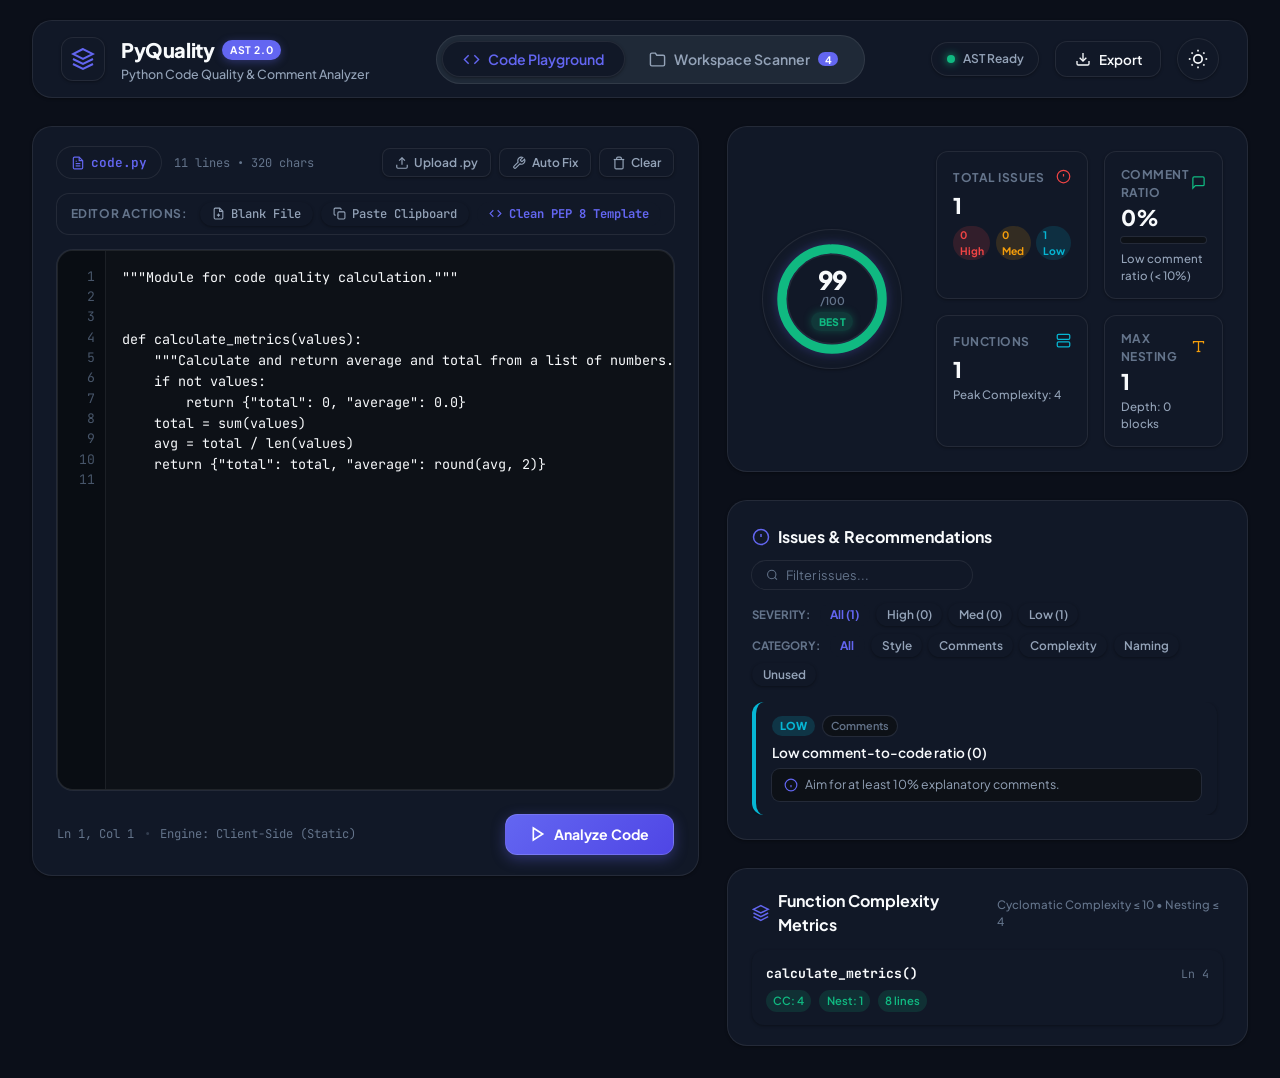
==== commit 9420d0f2: "Redesign UI to modern clean developer aesthetics, remove all neumorphic styling and references" ====
--- a/web/index.html
+++ b/web/index.html
@@ -3,8 +3,8 @@
 <head>
   <meta charset="UTF-8">
   <meta name="viewport" content="width=device-width, initial-scale=1.0">
-  <title>PyQuality - Neumorphic Python Code Quality & Comment Analyzer</title>
-  <meta name="description" content="A modern Neumorphic static analyzer for Python. Evaluates PEP 8 style, docstrings, cyclomatic complexity, nesting depth, and naming conventions.">
+  <title>PyQuality - Modern Python Code Quality & Comment Analyzer</title>
+  <meta name="description" content="A modern static analyzer for Python. Evaluates PEP 8 style, docstrings, cyclomatic complexity, nesting depth, and naming conventions.">
   <link rel="preconnect" href="https://fonts.googleapis.com">
   <link rel="preconnect" href="https://fonts.gstatic.com" crossorigin>
   <link href="https://fonts.googleapis.com/css2?family=Plus+Jakarta+Sans:wght@400;500;600;700;800&family=JetBrains+Mono:wght@400;500;600&display=swap" rel="stylesheet">
@@ -22,7 +22,7 @@
         </div>
         <div class="brand-text">
           <h1 class="brand-title">PyQuality <span class="brand-tag">AST 2.0</span></h1>
-          <p class="brand-subtitle">Neumorphic Code Quality & Comment Analyzer</p>
+          <p class="brand-subtitle">Python Code Quality & Comment Analyzer</p>
         </div>
       </div>
 
@@ -63,7 +63,7 @@
         </button>
 
         <!-- Theme Toggle Switch -->
-        <button type="button" class="theme-toggle-btn" id="btnThemeToggle" title="Toggle Dark/Light Soft UI">
+        <button type="button" class="theme-toggle-btn" id="btnThemeToggle" title="Toggle Dark/Light Mode">
           <div class="theme-icon-container">
             <svg class="icon-sun" viewBox="0 0 24 24" fill="none" stroke="currentColor" stroke-width="2">
               <circle cx="12" cy="12" r="5"></circle>
@@ -197,7 +197,7 @@
             <div class="neu-card score-hero-card">
               <div class="score-hero-content">
 
-                <!-- Neumorphic Circular Radial Score Gauge -->
+                <!-- Circular Radial Score Gauge -->
                 <div class="gauge-wrapper">
                   <div class="radial-gauge-neu">
                     <svg class="gauge-svg" viewBox="0 0 140 140">
--- a/web/style.css
+++ b/web/style.css
@@ -1,6 +1,6 @@
 /* ==========================================================================
-   PyQuality - Neumorphic Design System & Aesthetics
-   Soft UI Surfaces, Dual-light Shadows, Tactile Controls, and Modern Typography
+   PyQuality - Modern Design System & Aesthetics
+   Clean Developer Surfaces, Sleek Borders, Crisp Elevation, and Modern Typography
    ========================================================================== */
 
 /* --- Custom CSS Variables & Themes --- */
@@ -23,73 +23,75 @@
   --font-mono: 'JetBrains Mono', 'Fira Code', Menlo, Monaco, Consolas, monospace;
 
   --radius-sm: 8px;
-  --radius-md: 14px;
-  --radius-lg: 20px;
-  --radius-xl: 28px;
+  --radius-md: 12px;
+  --radius-lg: 16px;
+  --radius-xl: 20px;
   --radius-pill: 9999px;
 
   --transition-fast: 0.15s cubic-bezier(0.4, 0, 0.2, 1);
   --transition-smooth: 0.25s cubic-bezier(0.4, 0, 0.2, 1);
 }
 
-/* --- Dark Mode (Obsidian Soft UI) --- */
+/* --- Dark Mode (Midnight Modern Dark) --- */
 html[data-theme="dark"] {
-  --bg-page: #151821;
-  --surface-base: #1b1f2b;
-  --surface-raised: #1f2432;
-  --surface-inset: #12141c;
+  --bg-page: #0b0f19;
+  --surface-base: #111827;
+  --surface-raised: #1f2937;
+  --surface-inset: #0d1117;
   
-  /* Neumorphic Shadow Calculations for Dark */
-  --shadow-light: rgba(255, 255, 255, 0.04);
-  --shadow-dark: rgba(5, 7, 11, 0.7);
-
-  --neu-convex: -6px -6px 14px var(--shadow-light), 7px 7px 18px var(--shadow-dark);
-  --neu-convex-sm: -3px -3px 8px var(--shadow-light), 4px 4px 10px var(--shadow-dark);
-  --neu-convex-hover: -8px -8px 18px rgba(255, 255, 255, 0.06), 9px 9px 22px rgba(5, 7, 11, 0.85);
+  /* Modern Clean Elevation & Shadows */
+  --shadow-light: transparent;
+  --shadow-dark: rgba(0, 0, 0, 0.4);
+
+  --neu-convex: 0 4px 20px -2px rgba(0, 0, 0, 0.45);
+  --neu-convex-sm: 0 1px 3px 0 rgba(0, 0, 0, 0.35);
+  --neu-convex-hover: 0 8px 24px -4px rgba(0, 0, 0, 0.6);
   
-  --neu-inset: inset 4px 4px 10px var(--shadow-dark), inset -4px -4px 8px var(--shadow-light);
-  --neu-inset-sm: inset 2px 2px 5px var(--shadow-dark), inset -2px -2px 5px var(--shadow-light);
-  --neu-pressed: inset 3px 3px 7px var(--shadow-dark), inset -2px -2px 5px var(--shadow-light);
-
-  --border-subtle: rgba(255, 255, 255, 0.05);
-
-  --text-main: #f1f5f9;
+  --neu-inset: 0 0 0 1px var(--border-subtle);
+  --neu-inset-sm: 0 0 0 1px var(--border-subtle);
+  --neu-pressed: translateY(1px);
+
+  --border-subtle: rgba(255, 255, 255, 0.08);
+  --border-hover: rgba(255, 255, 255, 0.18);
+
+  --text-main: #f8fafc;
   --text-muted: #94a3b8;
   --text-dim: #64748b;
 
-  --editor-bg: #12151e;
-  --editor-gutter-bg: #0f121a;
+  --editor-bg: #0d1117;
+  --editor-gutter-bg: #090d13;
   --editor-line-num: #475569;
 }
 
-/* --- Light Mode (Alabaster Soft UI) --- */
+/* --- Light Mode (Clean Slate Light) --- */
 html[data-theme="light"] {
-  --bg-page: #e6ecf5;
-  --surface-base: #e6ecf5;
-  --surface-raised: #e9eff8;
-  --surface-inset: #d9e1ee;
-
-  /* Neumorphic Shadow Calculations for Light */
-  --shadow-light: rgba(255, 255, 255, 0.95);
-  --shadow-dark: rgba(163, 177, 198, 0.65);
-
-  --neu-convex: -7px -7px 16px var(--shadow-light), 8px 8px 18px var(--shadow-dark);
-  --neu-convex-sm: -4px -4px 9px var(--shadow-light), 4px 4px 10px var(--shadow-dark);
-  --neu-convex-hover: -9px -9px 20px var(--shadow-light), 10px 10px 22px var(--shadow-dark);
-
-  --neu-inset: inset 4px 4px 9px var(--shadow-dark), inset -4px -4px 9px var(--shadow-light);
-  --neu-inset-sm: inset 2px 2px 5px var(--shadow-dark), inset -2px -2px 5px var(--shadow-light);
-  --neu-pressed: inset 4px 4px 8px var(--shadow-dark), inset -3px -3px 6px var(--shadow-light);
-
-  --border-subtle: rgba(255, 255, 255, 0.4);
-
-  --text-main: #1e293b;
+  --bg-page: #f8fafc;
+  --surface-base: #ffffff;
+  --surface-raised: #f1f5f9;
+  --surface-inset: #f8fafc;
+
+  /* Modern Clean Elevation & Shadows */
+  --shadow-light: transparent;
+  --shadow-dark: rgba(15, 23, 42, 0.08);
+
+  --neu-convex: 0 4px 16px -2px rgba(15, 23, 42, 0.08);
+  --neu-convex-sm: 0 1px 3px 0 rgba(15, 23, 42, 0.05);
+  --neu-convex-hover: 0 8px 24px -4px rgba(15, 23, 42, 0.12);
+
+  --neu-inset: 0 0 0 1px var(--border-subtle);
+  --neu-inset-sm: 0 0 0 1px var(--border-subtle);
+  --neu-pressed: translateY(1px);
+
+  --border-subtle: #e2e8f0;
+  --border-hover: #cbd5e1;
+
+  --text-main: #0f172a;
   --text-muted: #475569;
-  --text-dim: #64748b;
-
-  --editor-bg: #dfe6f2;
-  --editor-gutter-bg: #d4deec;
-  --editor-line-num: #64748b;
+  --text-dim: #94a3b8;
+
+  --editor-bg: #ffffff;
+  --editor-gutter-bg: #f8fafc;
+  --editor-line-num: #94a3b8;
 }
 
 /* --- Base Reset & Typography --- */
@@ -144,8 +146,9 @@
   justify-content: space-between;
   padding: 0.85rem 1.75rem;
   background-color: var(--surface-base);
+  border: 1px solid var(--border-subtle);
   border-radius: var(--radius-xl);
-  box-shadow: var(--neu-convex);
+  box-shadow: var(--neu-convex-sm);
   margin-bottom: 1.75rem;
   position: relative;
   z-index: 10;
@@ -162,6 +165,7 @@
   height: 44px;
   border-radius: var(--radius-md);
   background: var(--surface-base);
+  border: 1px solid var(--border-subtle);
   box-shadow: var(--neu-convex-sm);
   display: flex;
   align-items: center;
@@ -201,11 +205,11 @@
   font-weight: 500;
 }
 
-/* Nav Segmented Pill Controls */
+/* Nav Segmented Controls */
 .nav-segmented {
   display: flex;
-  background: var(--surface-base);
-  box-shadow: var(--neu-inset-sm);
+  background: var(--surface-raised);
+  border: 1px solid var(--border-subtle);
   padding: 0.35rem;
   border-radius: var(--radius-pill);
   gap: 0.25rem;
@@ -230,6 +234,7 @@
 .segment-btn.active {
   background: var(--surface-base);
   color: var(--accent-primary);
+  border: 1px solid var(--border-subtle);
   box-shadow: var(--neu-convex-sm);
 }
 
@@ -260,7 +265,8 @@
   gap: 0.5rem;
   padding: 0.45rem 0.9rem;
   background: var(--surface-base);
-  box-shadow: var(--neu-inset-sm);
+  border: 1px solid var(--border-subtle);
+  box-shadow: var(--neu-convex-sm);
   border-radius: var(--radius-pill);
   font-size: 0.75rem;
   font-weight: 600;
@@ -281,13 +287,14 @@
   50% { opacity: 0.55; transform: scale(0.9); }
 }
 
-/* Neumorphic Buttons */
+/* Modern Action Buttons */
 .btn-neu {
   display: inline-flex;
   align-items: center;
   gap: 0.5rem;
   padding: 0.55rem 1.15rem;
   background: var(--surface-base);
+  border: 1px solid var(--border-subtle);
   box-shadow: var(--neu-convex-sm);
   border-radius: var(--radius-md);
   font-size: 0.84rem;
@@ -297,12 +304,13 @@
 }
 
 .btn-neu:hover {
-  box-shadow: var(--neu-convex-hover);
+  box-shadow: var(--neu-convex);
+  border-color: var(--border-hover);
   color: var(--accent-primary);
+  transform: translateY(-1px);
 }
 
 .btn-neu:active {
-  box-shadow: var(--neu-pressed);
   transform: translateY(1px);
 }
 
@@ -312,6 +320,7 @@
   gap: 0.35rem;
   padding: 0.35rem 0.75rem;
   background: var(--surface-base);
+  border: 1px solid var(--border-subtle);
   box-shadow: var(--neu-convex-sm);
   border-radius: var(--radius-sm);
   font-size: 0.75rem;
@@ -322,11 +331,13 @@
 
 .btn-neu-small:hover {
   color: var(--text-main);
+  border-color: var(--border-hover);
   box-shadow: var(--neu-convex);
+  transform: translateY(-1px);
 }
 
 .btn-neu-small:active {
-  box-shadow: var(--neu-pressed);
+  transform: translateY(1px);
 }
 
 .btn-neu-small svg {
@@ -340,7 +351,8 @@
   gap: 0.55rem;
   padding: 0.65rem 1.5rem;
   background: linear-gradient(135deg, var(--accent-primary), var(--accent-primary-hover));
-  box-shadow: 0 4px 14px var(--accent-primary-glow), var(--neu-convex-sm);
+  box-shadow: 0 4px 14px var(--accent-primary-glow);
+  border: 1px solid rgba(255, 255, 255, 0.15);
   border-radius: var(--radius-md);
   font-size: 0.88rem;
   font-weight: 700;
@@ -356,7 +368,6 @@
 
 .btn-neu-primary:active {
   transform: translateY(1px);
-  filter: brightness(0.95);
 }
 
 .btn-icon {
@@ -370,6 +381,7 @@
   height: 42px;
   border-radius: var(--radius-pill);
   background: var(--surface-base);
+  border: 1px solid var(--border-subtle);
   box-shadow: var(--neu-convex-sm);
   display: flex;
   align-items: center;
@@ -379,12 +391,14 @@
 }
 
 .theme-toggle-btn:hover {
-  box-shadow: var(--neu-convex-hover);
+  box-shadow: var(--neu-convex);
+  border-color: var(--border-hover);
   color: var(--accent-primary);
+  transform: translateY(-1px);
 }
 
 .theme-toggle-btn:active {
-  box-shadow: var(--neu-pressed);
+  transform: translateY(1px);
 }
 
 .theme-icon-container {
@@ -421,12 +435,12 @@
 }
 
 /* ==========================================================================
-   Neumorphic Cards & Surface Primitives
+   Modern Cards & Surface Primitives
    ========================================================================== */
 .neu-card {
   background: var(--surface-base);
   border-radius: var(--radius-xl);
-  box-shadow: var(--neu-convex);
+  box-shadow: var(--neu-convex-sm);
   padding: 1.5rem;
   border: 1px solid var(--border-subtle);
   position: relative;
@@ -702,7 +716,7 @@
   }
 }
 
-/* Radial Gauge Neumorphic Dial */
+/* Radial Gauge Metric Dial */
 .gauge-wrapper {
   display: flex;
   align-items: center;
@@ -714,7 +728,8 @@
   height: 140px;
   border-radius: 50%;
   background: var(--surface-base);
-  box-shadow: var(--neu-convex);
+  border: 1px solid var(--border-subtle);
+  box-shadow: var(--neu-convex-sm);
   position: relative;
   display: flex;
   align-items: center;
@@ -752,7 +767,7 @@
   height: 90px;
   border-radius: 50%;
   background: var(--surface-base);
-  box-shadow: var(--neu-inset-sm);
+  border: 1px solid var(--border-subtle);
 }
 
 .gauge-score-value {
@@ -810,6 +825,7 @@
 
 .stat-tile-neu {
   background: var(--surface-base);
+  border: 1px solid var(--border-subtle);
   box-shadow: var(--neu-convex-sm);
   border-radius: var(--radius-md);
   padding: 0.85rem 1rem;
